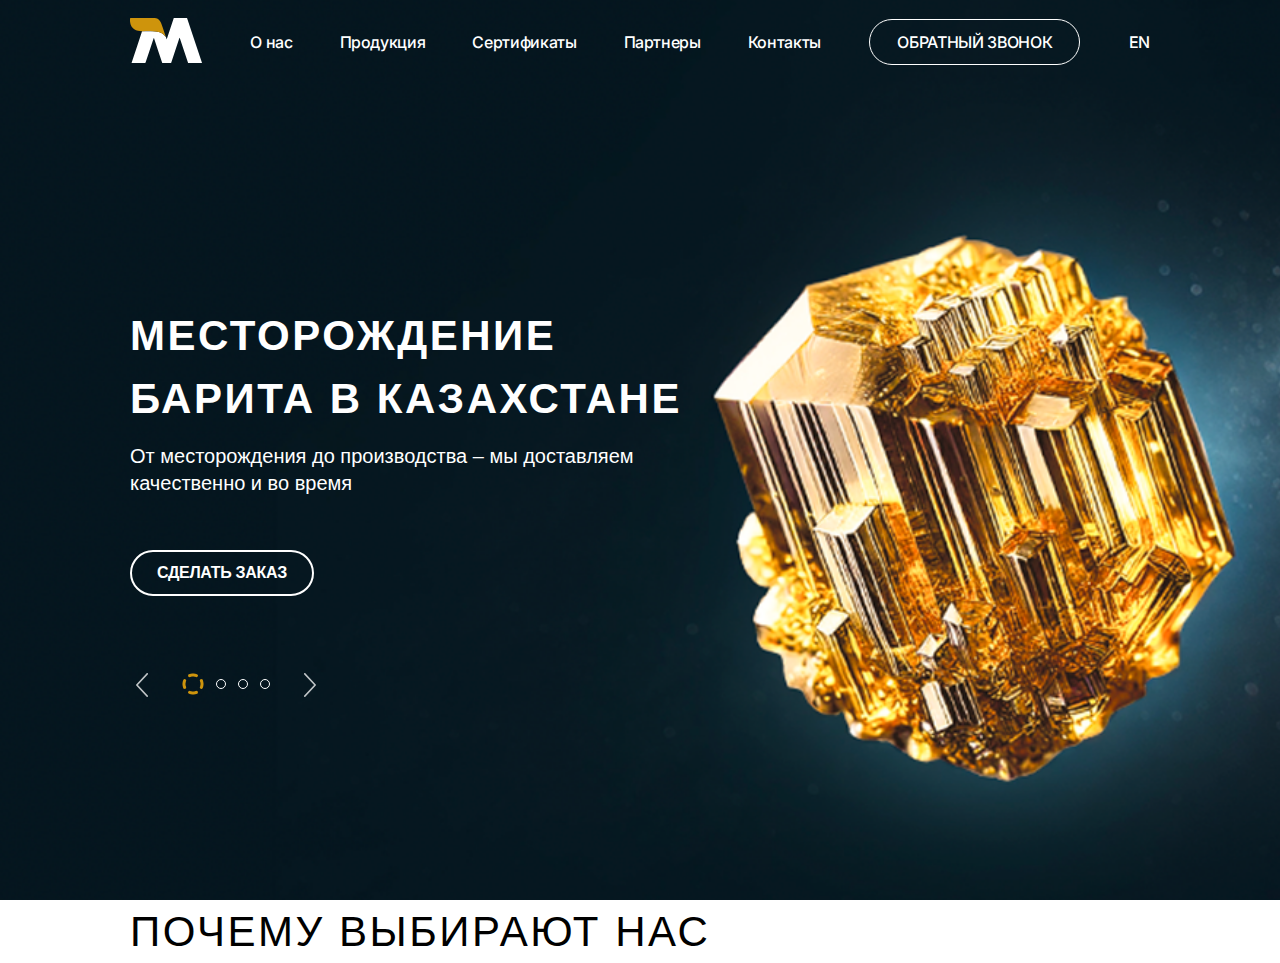
==== index.html @ 89a48199 "/" ====
<!DOCTYPE html>
<html lang="ru">

<head>
  <meta charset="UTF-8">
  <meta name="viewport" content="width=device-width, initial-scale=1.0">
  <meta http-equiv="X-UA-Compatible" content="ie=edge">
  <title>M</title>
  <link rel="stylesheet" href="css/reset.css">
  <link rel="stylesheet" href="css/jquery.fancybox.css">
  <link rel="preconnect" href="https://fonts.googleapis.com">
  <link rel="preconnect" href="https://fonts.gstatic.com" crossorigin>
  <link
    href="https://fonts.googleapis.com/css2?family=Inter:ital,opsz,wght@0,14..32,100..900;1,14..32,100..900&display=swap"
    rel="stylesheet">
  <link rel="stylesheet" href="css/fonts.css">
  <link rel="stylesheet" href="css/style.css">
</head>

<body>

  <header class="header">
    <div class="container">
      <div class="header__top">
        <a class="header__logo" href="./index.html">
          <img src="./images/logo.svg" alt="">
        </a>
        <ul class="menu">
          <li class="menu__item">
            <a class="menu__item-link" href="#">
              О нас
            </a>
          </li>
          <li class="menu__item">
            <a class="menu__item-link" href="#">
              Продукция
            </a>
          </li>
          <li class="menu__item">
            <a class="menu__item-link" href="#">
              Сертификаты
            </a>
          </li>
          <li class="menu__item">
            <a class="menu__item-link" href="#">
              Партнеры
            </a>
          </li>
          <li class="menu__item">
            <a class="menu__item-link" href="#">
              Контакты
            </a>
          </li>
        </ul>
        <a class="header__call-btn" href="#">
          Обратный звонок
        </a>
        <a class="header__lang" href="#">
          EN
        </a>
      </div>
      <div class="header__slider">
        <div class="header__item active">
          <h1 class="header__title">МЕСТОРОЖДЕНИЕ <br> БАРИТА В КАЗАХСТАНЕ</h1>
          <p class="header__text">От месторождения до производства – мы доставляем качественно и во время</p>
          <button class="header__btn">Сделать заказ</button>
        </div>

        <div class="header__item">
          <h1 class="header__title">СТРАТЕГИЧЕСКИЙ <br> РЕСУРС</h1>
          <p class="header__text">Мы обеспечим стабильные поставки барита для буровых, химических и строительных нужд
          </p>
          <button class="header__btn">Узнать больше</button>
        </div>

        <div class="header__item">
          <h1 class="header__title">ГАРАНТИЯ <br> КАЧЕСТВА И СРОКОВ</h1>
          <p class="header__text">Наша команда контролирует каждый этап — от добычи до отгрузки</p>
          <button class="header__btn">Связаться с нами</button>
        </div>

        <div class="header__item">
          <h1 class="header__title">МЕЖДУНАРОДНЫЕ <br> СТАНДАРТЫ</h1>
          <p class="header__text">Продукция соответствует требованиям API и экспортируется по всему миру</p>
          <button class="header__btn">Сертификаты</button>
        </div>

        <div class="slider-controls">
          <div class="slider-dots">
            <button class="arrow-prev" id="prev"><img src="./images/arrow-prev.svg" alt=""></button>
            <span class="dot active" data-index="0"></span>
            <span class="dot" data-index="1"></span>
            <span class="dot" data-index="2"></span>
            <span class="dot" data-index="3"></span>
            <button class="arrow-next" id="next"><img src="./images/arrow-next.svg" alt=""></button>
          </div>
        </div>
      </div>




    </div>
  </header>

  <section class="why">
    <div class="container">
      <h2 class="why__title title">
        почему выбирают нас
      </h2>
    </div>
  </section>


























  <script src="https://ajax.googleapis.com/ajax/libs/jquery/3.4.1/jquery.min.js"></script>
  <script src="js/jquery.fancybox.min.js"></script>
  <script src="js/main.js"></script>
</body>

</html>
---- css/fonts.css ----
/* #### Generated By: http://font.download #### */

    @font-face {
    font-family: 'Arial Regular';
    font-style: normal;
    font-weight: normal;
    src: local('Arial Regular'), url('ARIAL.woff') format('woff');
    }
    

    @font-face {
    font-family: 'Arial Narrow';
    font-style: normal;
    font-weight: normal;
    src: local('Arial Narrow'), url('ARIALN.woff') format('woff');
    }
    

    @font-face {
    font-family: 'Arial Italic';
    font-style: normal;
    font-weight: normal;
    src: local('Arial Italic'), url('ARIALI 1.woff') format('woff');
    }
    

    @font-face {
    font-family: 'Arial Italic';
    font-style: normal;
    font-weight: normal;
    src: local('Arial Italic'), url('ARIALI.woff') format('woff');
    }
    

    @font-face {
    font-family: 'Arial Narrow Italic';
    font-style: normal;
    font-weight: normal;
    src: local('Arial Narrow Italic'), url('ARIALNI.woff') format('woff');
    }
    

    @font-face {
    font-family: 'Arial Medium';
    font-style: normal;
    font-weight: normal;
    src: local('Arial Medium'), url('ArialMdm.woff') format('woff');
    }
    

    @font-face {
    font-family: 'Arial Medium Italic';
    font-style: normal;
    font-weight: normal;
    src: local('Arial Medium Italic'), url('ArialMdmItl.woff') format('woff');
    }
    

    @font-face {
    font-family: 'Arial Bold';
    font-style: normal;
    font-weight: normal;
    src: local('Arial Bold'), url('ARIALBD 1.woff') format('woff');
    }
    

    @font-face {
    font-family: 'Arial Bold';
    font-style: normal;
    font-weight: normal;
    src: local('Arial Bold'), url('ARIALBD.woff') format('woff');
    }
    

    @font-face {
    font-family: 'Arial Narrow Bold';
    font-style: normal;
    font-weight: normal;
    src: local('Arial Narrow Bold'), url('ARIALNB.woff') format('woff');
    }
    

    @font-face {
    font-family: 'Arial Bold Italic';
    font-style: normal;
    font-weight: normal;
    src: local('Arial Bold Italic'), url('ARIALBI 1.woff') format('woff');
    }
    

    @font-face {
    font-family: 'Arial Bold Italic';
    font-style: normal;
    font-weight: normal;
    src: local('Arial Bold Italic'), url('ARIALBI.woff') format('woff');
    }
    

    @font-face {
    font-family: 'Arial Narrow Bold Italic';
    font-style: normal;
    font-weight: normal;
    src: local('Arial Narrow Bold Italic'), url('ARIALNBI.woff') format('woff');
    }
    

    @font-face {
    font-family: 'Arial Black';
    font-style: normal;
    font-weight: normal;
    src: local('Arial Black'), url('ARIBLK.woff') format('woff');
    }
    

    @font-face {
    font-family: 'Arial Black Italic';
    font-style: normal;
    font-weight: normal;
    src: local('Arial Black Italic'), url('ARIALBLACKITALIC.woff') format('woff');
    }
    

    @font-face {
    font-family: 'Arial Light Regular';
    font-style: normal;
    font-weight: normal;
    src: local('Arial Light Regular'), url('ARIALLGT.woff') format('woff');
    }
    

    @font-face {
    font-family: 'Arial CE Regular';
    font-style: normal;
    font-weight: normal;
    src: local('Arial CE Regular'), url('ArialCE.woff') format('woff');
    }
    

    @font-face {
    font-family: 'Arial CE MT Black Regular';
    font-style: normal;
    font-weight: normal;
    src: local('Arial CE MT Black Regular'), url('ArialCEMTBlack.woff') format('woff');
    }
    

    @font-face {
    font-family: 'Arial CE Bold';
    font-style: normal;
    font-weight: normal;
    src: local('Arial CE Bold'), url('arialceb.woff') format('woff');
    }
    

    @font-face {
    font-family: 'Arial Light Italic';
    font-style: normal;
    font-weight: normal;
    src: local('Arial Light Italic'), url('ARIALLGTITL.woff') format('woff');
    }
    

    @font-face {
    font-family: 'Arial CE Italic';
    font-style: normal;
    font-weight: normal;
    src: local('Arial CE Italic'), url('ArialCEItalic.woff') format('woff');
    }
    

    @font-face {
    font-family: 'Arial CE Bold Italic';
    font-style: normal;
    font-weight: normal;
    src: local('Arial CE Bold Italic'), url('ArialCEBoldItalic.woff') format('woff');
    }
---- css/style.css ----
*,
html {
	box-sizing: border-box;
}

body {
	color: #000;
	font-family: 'Arial', sans-serif;
	font-size: 16px;
	font-weight: 400;
	background-color: #fff;
	overflow-x: hidden;
}

.container {
	max-width: 1050px;
	margin: 0 auto;
	padding: 0 15px;
}

.header {
	position: relative !important;
	padding: 18px 0;
	color: #fff;
	min-height: 100vh;
	background-image: url('../images/header-bg.png');
	background-repeat: no-repeat;
	background-size: cover;
	background-position: top center;
}

.header__top {
	display: flex;
	align-items: center;
	justify-content: space-between;
}
.header__logo {
}
.menu {
	display: flex;
	align-items: center;
	gap: 47px;
}

.menu__item-link {
	color: #fff;
	font-family: Inter;
	font-size: 16px;
	font-style: normal;
	font-weight: 500;
	line-height: 150%; /* 24px */
	letter-spacing: -0.352px;
}
.header__call-btn {
	color: #fff;
	text-align: center;
	font-family: Inter;
	font-size: 16px;
	font-style: normal;
	font-weight: 500;
	line-height: 100%; /* 16px */
	letter-spacing: -0.32px;
	text-transform: uppercase;
	padding: 14px 27px;
	border-radius: 30px;
	border: 1px solid #fff;
	transition: all 0.3s;
}

.header__call-btn:hover {
	background: #fff;
	color: #000;
}
.header__lang {
	color: #fff;
	font-family: Inter;
	font-size: 16px;
	font-style: normal;
	font-weight: 500;
	line-height: 150%; /* 24px */
	letter-spacing: -0.352px;
}

.header__slider {
	position: absolute;
	z-index: 1000;
	top: 50%;
	transform: translateY(-50%);
}
.header__item {
	max-width: 555px;
}
.header__title {
	color: #fff;
	font-family: Arial;
	font-size: 42px;
	font-style: normal;
	font-weight: 700;
	line-height: 150%; /* 63px */
	letter-spacing: 2.52px;
	margin-bottom: 13px;
}
.header__text {
	color: #fff;
	font-family: Arial;
	font-size: 20px;
	font-style: normal;
	font-weight: 400;
	line-height: 27px; /* 135% */
	margin-bottom: 53px;
}

.header__btn {
	padding: 13px 25px;
	display: block;
	color: #fff;
	text-align: center;
	font-family: Arial;
	font-size: 16px;
	font-style: normal;
	font-weight: 700;
	line-height: 100%; /* 16px */
	letter-spacing: -0.32px;
	text-transform: uppercase;
	border-radius: 30px;
	border: 2px solid #fff;
	transition: all 0.3s;
}

.header__btn:hover {
	color: #000;
	background: #fff;
}

.title {
	color: #000;
	font-family: Arial;
	font-size: 42px;
	font-style: normal;
	font-weight: 400;
	line-height: 150%; /* 63px */
	letter-spacing: 2.52px;
	text-transform: uppercase;
}

.header__item {
  opacity: 0;
  transition: opacity 0.8s ease;
  height: 0;
  overflow: hidden;
  pointer-events: none;
  transform: translateX(20px);
  transition: opacity 0.8 ease, transform 0.8s ease;
}

.header__item.active {
  opacity: 1;
  height: auto;
  pointer-events: auto;
  transform: translateY(0);
}

.slider-controls {
	position: absolute;
	display: flex;
	flex-direction: column;
	align-items: center;
	bottom: -100px;
}

.slider-dots {
	display: flex;
	align-items: center;
	/* gap: 12px; */
}
.dot + .dot {
	margin-left: 12px;
}
.arrow-prev {
	margin-right: 28px;
}

.arrow-next {
	margin-left: 28px;
}

.dot {
	width: 10px;
	height: 10px;
	border-radius: 5px;
	border: 1px solid #fff;
	cursor: pointer;
}

.dot.active {
	background-image: url('../images/dot-active.png');
	border: none;
	width: 22px;
	height: 22px;
}

.slider-arrows button {
	background: none;
	border: none;
	color: white;
	font-size: 20px;
	cursor: pointer;
}

.arrow-prev,
.arrow-next {
	height: 24px;
}
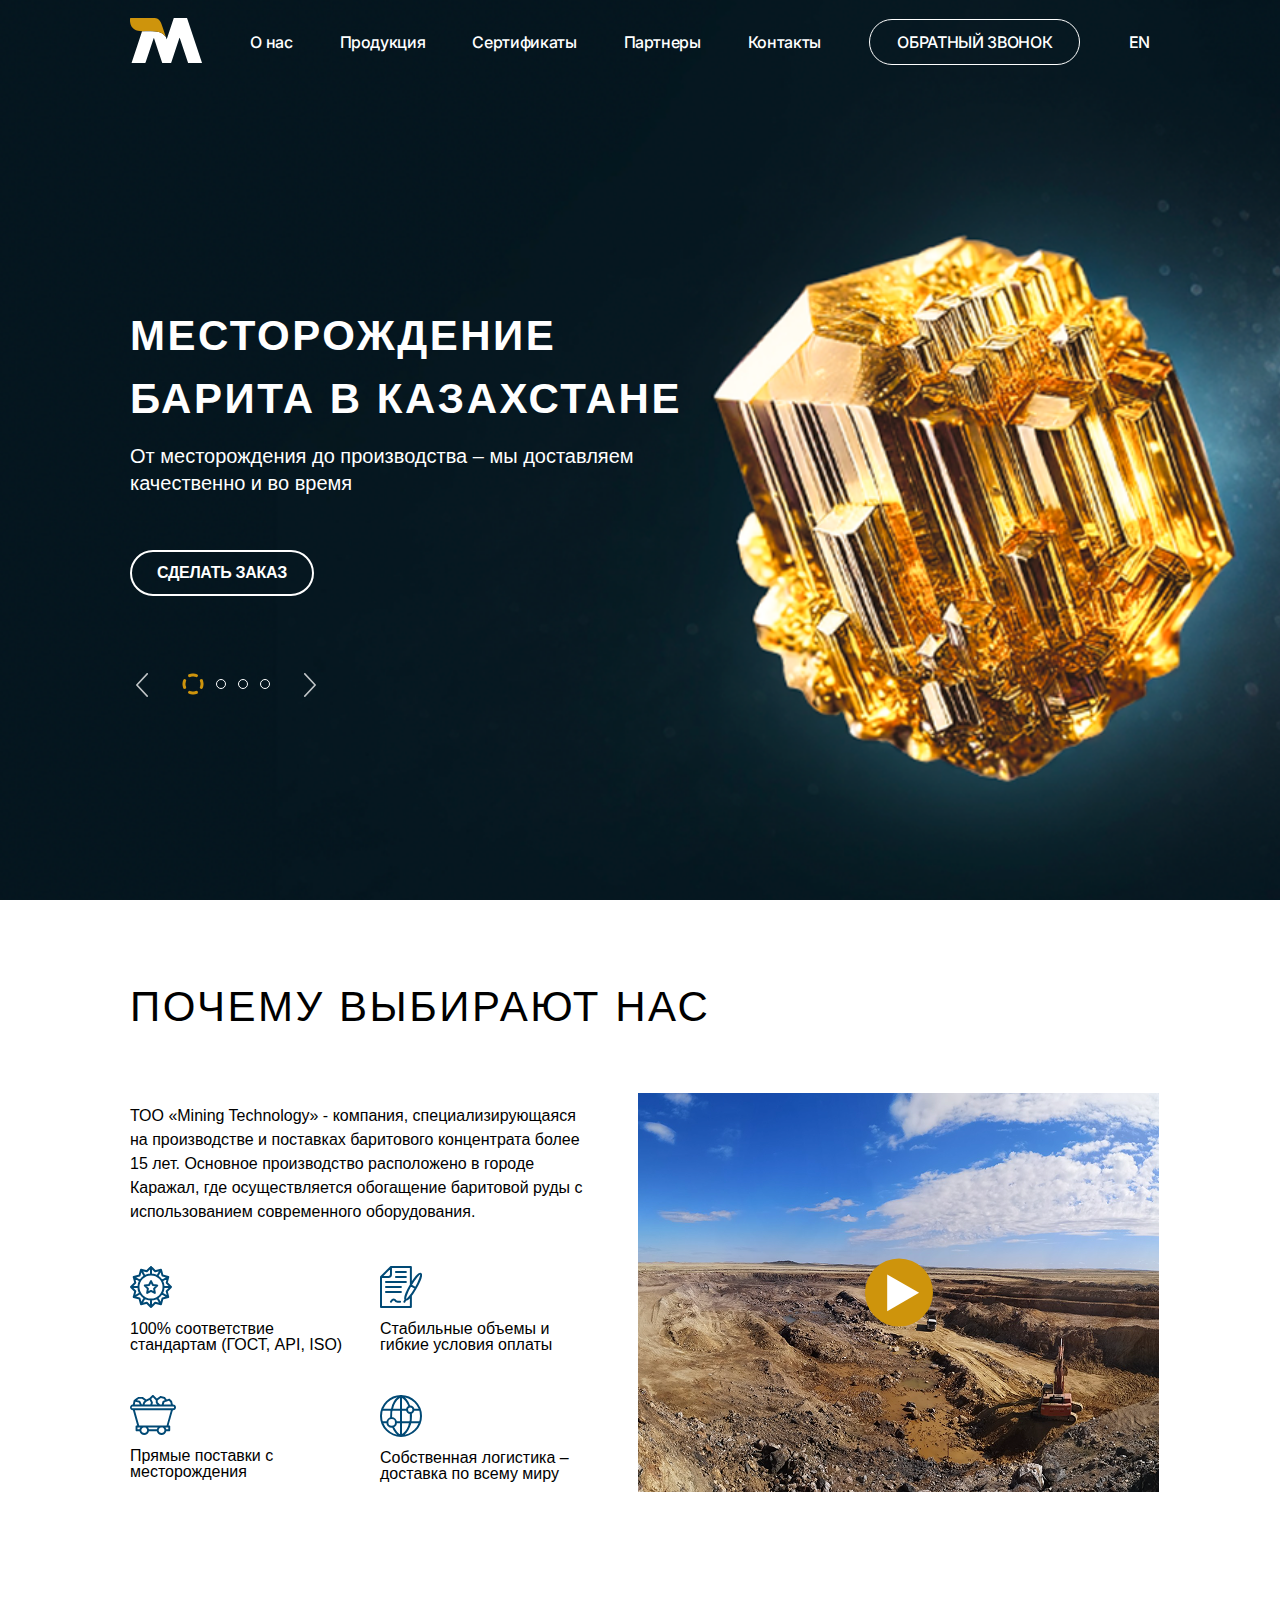
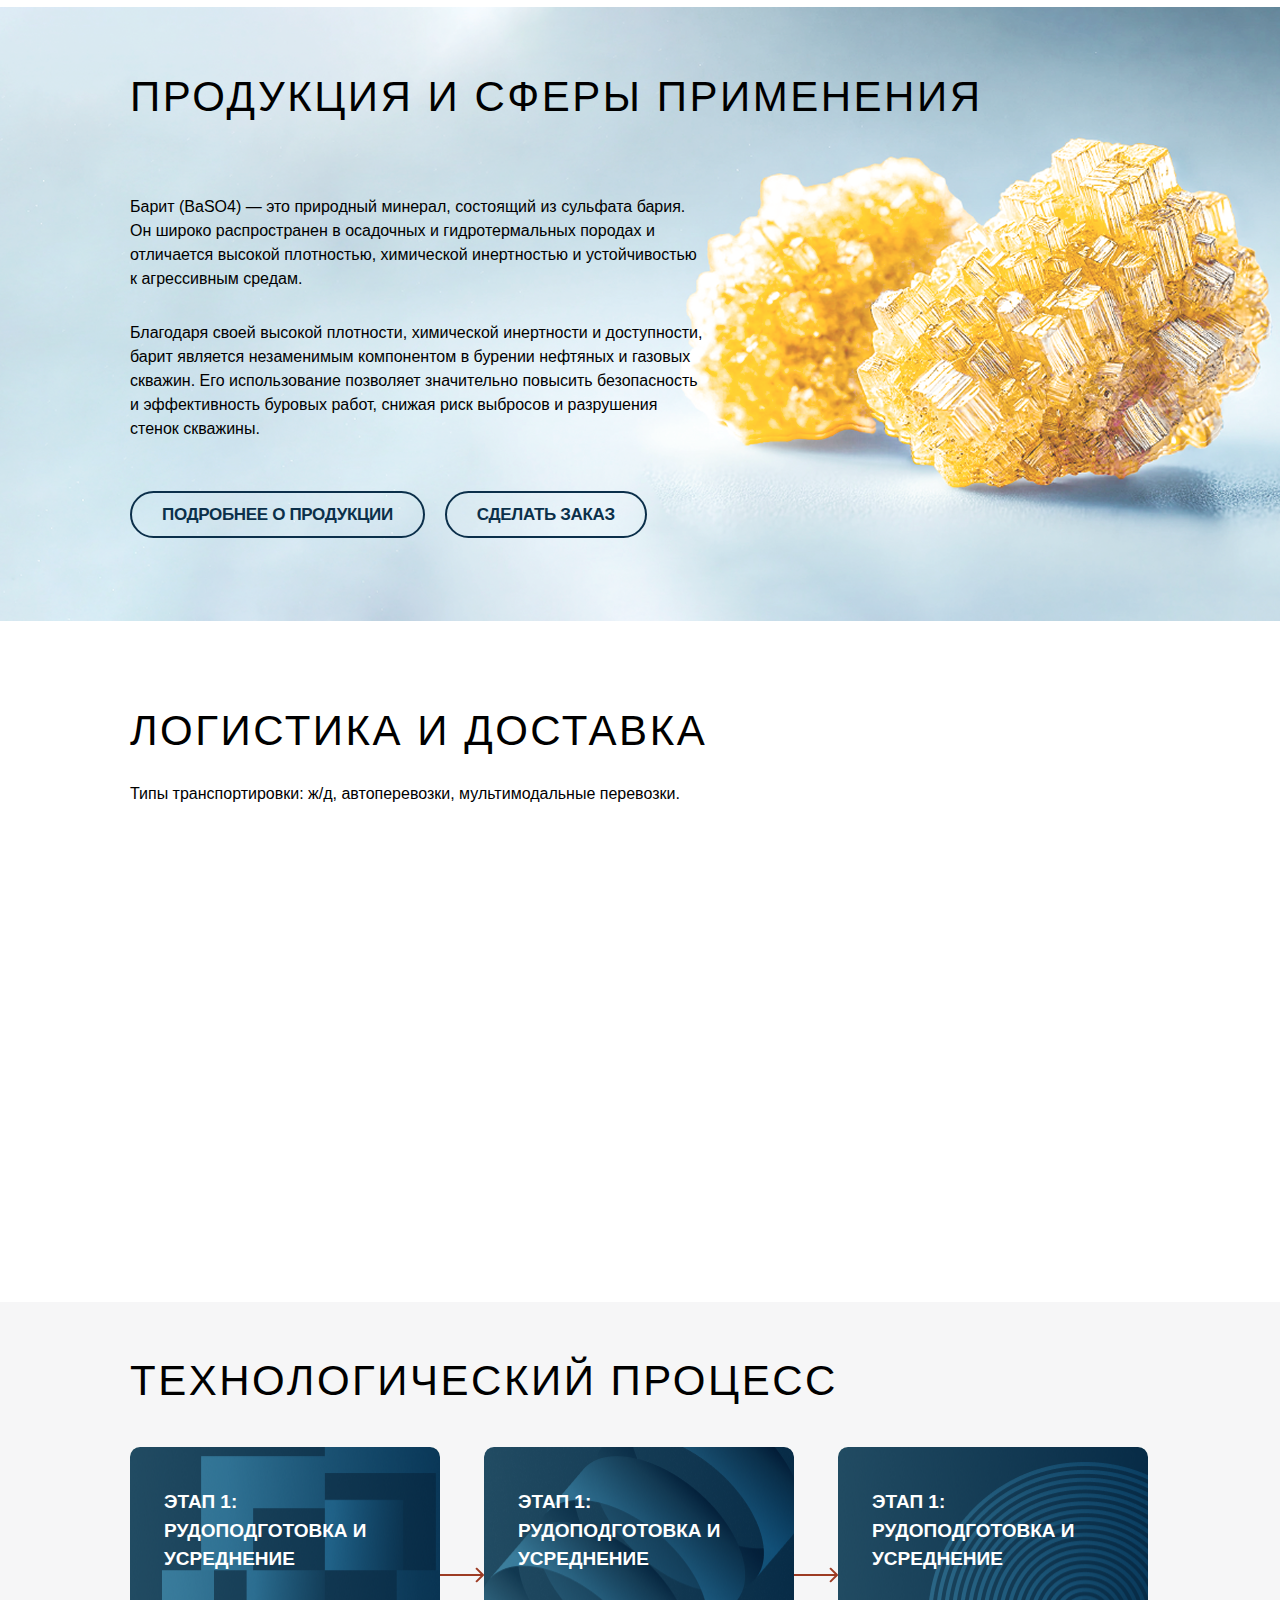
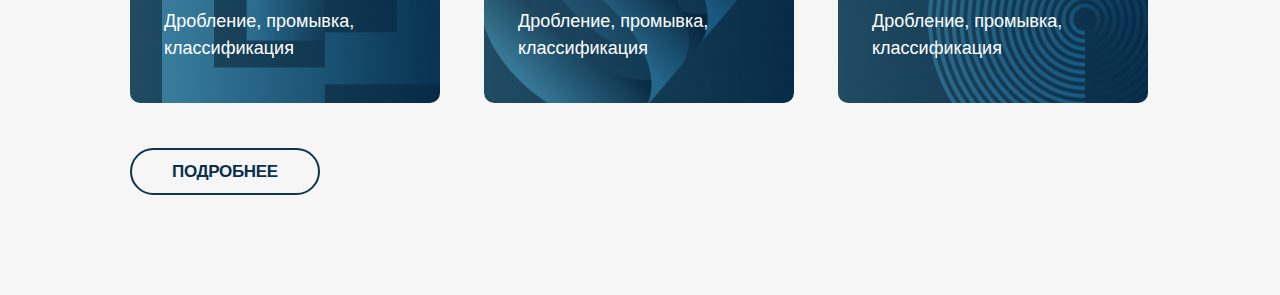
==== commit b72c35eb: "/" ====
--- a/index.html
+++ b/index.html
@@ -96,10 +96,6 @@
           </div>
         </div>
       </div>
-
-
-
-
     </div>
   </header>
 
@@ -108,11 +104,133 @@
       <h2 class="why__title title">
         почему выбирают нас
       </h2>
-    </div>
-  </section>
-
-
-
+      <div class="why__inner">
+        <div class="why__content">
+          <p class="why__text">
+            ТОО «Mining Technology» - компания, специализирующаяся на производстве и поставках баритового концентрата
+            более 15 лет.
+            Основное производство расположено в городе Каражал, где осуществляется обогащение баритовой руды с
+            использованием
+            современного оборудования.
+          </p>
+          <div class="why__items">
+            <div class="why__item">
+              <img class="why__item-img" src="./images/why-1.svg" alt="">
+              <p class="why__item-text">
+                100% соответствие стандартам (ГОСТ, API, ISO)
+              </p>
+            </div>
+            <div class="why__item">
+              <img class="why__item-img" src="./images/why-2.svg" alt="">
+              <p class="why__item-text">
+                Стабильные объемы
+                и гибкие условия оплаты
+              </p>
+            </div>
+            <div class="why__item">
+              <img class="why__item-img" src="./images/why-3.svg" alt="">
+              <p class="why__item-text">
+                Прямые поставки с месторождения
+              </p>
+            </div>
+            <div class="why__item">
+              <img class="why__item-img" src="./images/why-4.svg" alt="">
+              <p class="why__item-text">
+                Собственная логистика – доставка по всему миру
+              </p>
+            </div>
+          </div>
+        </div>
+        <div class="why__video">
+          <img class="why__preview" src="./images/why-preview.png" alt="">
+          <button class="why__play" aria-label="Play video">
+            <svg xmlns="http://www.w3.org/2000/svg" width="71" height="71" viewBox="0 0 71 71" fill="none">
+              <circle cx="35.5" cy="35.5" r="35.5" fill="#CE940C" />
+              <path d="M56.5103 35.8622L23.1837 55.0612L23.1837 16.6633L56.5103 35.8622Z" fill="white" />
+            </svg>
+          </button>
+        </div>
+      </div>
+    </div>
+  </section>
+  <section class="products">
+    <div class="container">
+      <h2 class="products__title title">
+        Продукция и сферы применения
+      </h2>
+      <p class="products__text">
+        Барит (BaSO4) — это природный минерал, состоящий из сульфата бария. Он широко распространен в осадочных и
+        гидротермальных породах и отличается высокой плотностью, химической инертностью и устойчивостью к агрессивным
+        средам.
+      </p>
+      <p class="products__text products__text-bottom">
+        Благодаря своей высокой плотности, химической инертности и доступности, барит является незаменимым
+        компонентом в
+        бурении нефтяных и газовых скважин. Его использование позволяет значительно повысить безопасность и
+        эффективность
+        буровых работ, снижая риск выбросов и разрушения стенок скважины.
+      </p>
+      <div class="products__buttons">
+        <button class="products__btn">
+          Подробнее о продукции
+        </button>
+        <button class="products__btn">
+          Сделать заказ
+        </button>
+      </div>
+    </div>
+  </section>
+
+  <section class="delivery">
+    <div class="container">
+      <h2 class="delivery__title title">
+        логистика и доставка
+      </h2>
+      <p class="delivery__text">
+        Типы транспортировки: ж/д, автоперевозки, мультимодальные перевозки.
+      </p>
+      <iframe class="delivery__map"
+        src="https://www.google.com/maps/embed?pb=!1m18!1m12!1m3!1d226501.64518227035!2d71.23523569298965!3d51.13676498904353!2m3!1f0!2f0!3f0!3m2!1i1024!2i768!4f13.1!3m3!1m2!1s0x424580c47db54609%3A0x97f9148dddb19228!2z0JDRgdGC0LDQvdCwLCDQmtCw0LfQsNGF0YHRgtCw0L0!5e0!3m2!1suk!2ssk!4v1744993187916!5m2!1suk!2ssk"
+        width="1020" height="325" style="border:0;" allowfullscreen="" loading="lazy"
+        referrerpolicy="no-referrer-when-downgrade"></iframe>
+    </div>
+  </section>
+  <section class="process">
+    <div class="container">
+      <h2 class="process__title title">
+        технологический процесс
+      </h2>
+      <div class="process__items">
+        <div class="process__item">
+          <div class="process__item-title">
+            Этап 1: Рудоподготовка и усреднение
+          </div>
+          <div class="process__item-text">
+            Дробление, промывка, классификация
+          </div>
+        </div>
+        <div class="process__item">
+          <div class="process__item-title">
+            Этап 1: Рудоподготовка и усреднение
+          </div>
+          <div class="process__item-text">
+            Дробление, промывка, классификация
+          </div>
+        </div>
+        <div class="process__item">
+          <div class="process__item-title">
+            Этап 1: Рудоподготовка и усреднение
+          </div>
+          <div class="process__item-text">
+            Дробление, промывка, классификация
+          </div>
+        </div>
+      </div>
+      <button class="process__btn">
+        Подробнее
+      </button>
+    </div>
+  </section>
 
 
 
--- a/css/style.css
+++ b/css/style.css
@@ -8,6 +8,7 @@
 	font-family: 'Arial', sans-serif;
 	font-size: 16px;
 	font-weight: 400;
+	background: #fff;
 	background-color: #fff;
 	overflow-x: hidden;
 }
@@ -144,20 +145,20 @@
 }
 
 .header__item {
-  opacity: 0;
-  transition: opacity 0.8s ease;
-  height: 0;
-  overflow: hidden;
-  pointer-events: none;
-  transform: translateX(20px);
-  transition: opacity 0.8 ease, transform 0.8s ease;
+	opacity: 0;
+	transition: opacity 0.8s ease;
+	height: 0;
+	overflow: hidden;
+	pointer-events: none;
+	transform: translateX(20px);
+	transition: opacity 0.8 ease, transform 0.8s ease;
 }
 
 .header__item.active {
-  opacity: 1;
-  height: auto;
-  pointer-events: auto;
-  transform: translateY(0);
+	opacity: 1;
+	height: auto;
+	pointer-events: auto;
+	transform: translateY(0);
 }
 
 .slider-controls {
@@ -212,3 +213,228 @@
 	height: 24px;
 }
 
+.why {
+	padding: 75px 0 115px;
+}
+
+.why__title {
+	margin-bottom: 55px;
+}
+
+.why__inner {
+	display: flex;
+	align-items: center;
+	justify-content: space-between;
+	gap: 43px;
+}
+.why__text {
+	color: #000;
+	font-family: Arial;
+	font-size: 16px;
+	font-style: normal;
+	font-weight: 400;
+	line-height: 150%; /* 24px */
+	margin-bottom: 42px;
+}
+.why__items {
+	display: grid;
+	grid-template-columns: 1fr 1fr;
+	row-gap: 42px;
+	column-gap: 35px;
+}
+
+.why__item-img {
+	margin-bottom: 10px;
+}
+.why__item-text {
+	min-width: 215px;
+}
+.why__video {
+	position: relative;
+	display: inline-block; /* або block, якщо треба 100% ширину */
+}
+
+.why__preview {
+	display: block;
+	height: auto;
+}
+
+.why__play {
+	position: absolute;
+	top: 50%;
+	left: 50%;
+	transform: translate(-50%, -50%);
+	border: none;
+	border-radius: 50%;
+	color: white;
+	font-size: 24px;
+	cursor: pointer;
+	display: flex;
+	align-items: center;
+	justify-content: center;
+	transition: background-color 0.3s ease;
+	width: 80px;
+	height: 80px;
+}
+
+.why__play:hover {
+	background-color: rgba(0, 0, 0, 0.8);
+}
+
+.products {
+	padding: 58px 0 83px;
+	background-image: url('../images/products-bg.png');
+	background-repeat: no-repeat;
+	background-position: top center;
+	background-size: cover;
+}
+
+.products__title {
+	margin-bottom: 67px;
+}
+
+.products__text {
+	color: #000;
+	font-family: Arial;
+	font-size: 16px;
+	font-style: normal;
+	font-weight: 400;
+	line-height: 150%; /* 24px */
+}
+.products__text {
+	width: 575px;
+}
+.products__text + .products__text {
+	margin-top: 30px;
+}
+
+.products__text-bottom {
+	margin-bottom: 50px;
+}
+.products__buttons {
+	display: flex;
+	gap: 20px;
+}
+.products__btn {
+	padding: 13px 30px;
+	color: #0b304a;
+	text-align: center;
+	font-family: Arial;
+	font-size: 17px;
+	font-style: normal;
+	font-weight: 700;
+	line-height: 100%; /* 17px */
+	letter-spacing: -0.34px;
+	text-transform: uppercase;
+	border-radius: 30px;
+	border: 2px solid #0b2f4a;
+	transition: all 0.3s;
+}
+.products__btn:hover {
+	background: #0b2f4a;
+	color: #fff;
+}
+
+.delivery {
+	padding: 78px 0 148px;
+}
+
+.delivery__title {
+	margin-bottom: 24px;
+}
+
+.delivery__text {
+	margin-bottom: 24px;
+}
+.delivery__map {
+	width: 1020px;
+}
+
+.process {
+	padding: 47px 0 100px;
+	background: #f6f6f7;
+}
+.process__title {
+	margin-bottom: 35px;
+}
+
+.process__items {
+	display: flex;
+	align-items: center;
+	gap: 44px;
+	margin-bottom: 45px;
+}
+.process__item {
+	width: 310px;
+	padding: 41px 34px;
+	border-radius: 10px;
+	background: #275a5b;
+}
+.process__item-title {
+	color: #fff;
+	font-family: Arial;
+	font-size: 19px;
+	font-style: normal;
+	font-weight: 700;
+	line-height: 150%; /* 28.5px */
+	text-transform: uppercase;
+}
+.process__item-text {
+	color: #fff;
+	font-family: Arial;
+	font-size: 18px;
+	font-style: normal;
+	font-weight: 400;
+	line-height: 150%; /* 27px */
+	margin-top: 34px;
+}
+.process__btn {
+	color: #0a2f4a;
+	text-align: center;
+	font-family: Arial;
+	font-size: 17px;
+	font-style: normal;
+	font-weight: 700;
+	line-height: 100%; /* 17px */
+	letter-spacing: -0.34px;
+	text-transform: uppercase;
+	padding: 13px 40px;
+	border-radius: 30px;
+	border: 2px solid #0e344e;
+	transition: all 0.3s;
+}
+
+.process__btn:hover {
+	background: #0e344e;
+	color: #fff;
+}
+.process__item:nth-child(1) {
+	background-image: url('../images/products-1.png');
+	background-repeat: no-repeat;
+	background-size: cover;
+	position: relative;
+}
+.process__item:nth-child(2) {
+	background-image: url('../images/products-2.png');
+	background-repeat: no-repeat;
+	background-size: cover;
+	position: relative;
+}
+.process__item:nth-child(3) {
+	background-image: url('../images/products-3.png');
+	background-repeat: no-repeat;
+	background-size: cover;
+}
+
+.process__item:nth-child(1)::after,
+.process__item:nth-child(2)::after {
+	content: "";
+	position: absolute;
+	background-image: url('../images/process-arrow.svg');
+	background-repeat: no-repeat;
+	width: 44px;
+	height: 16px;
+	right: -44px;
+	top: 120px;
+}
+
